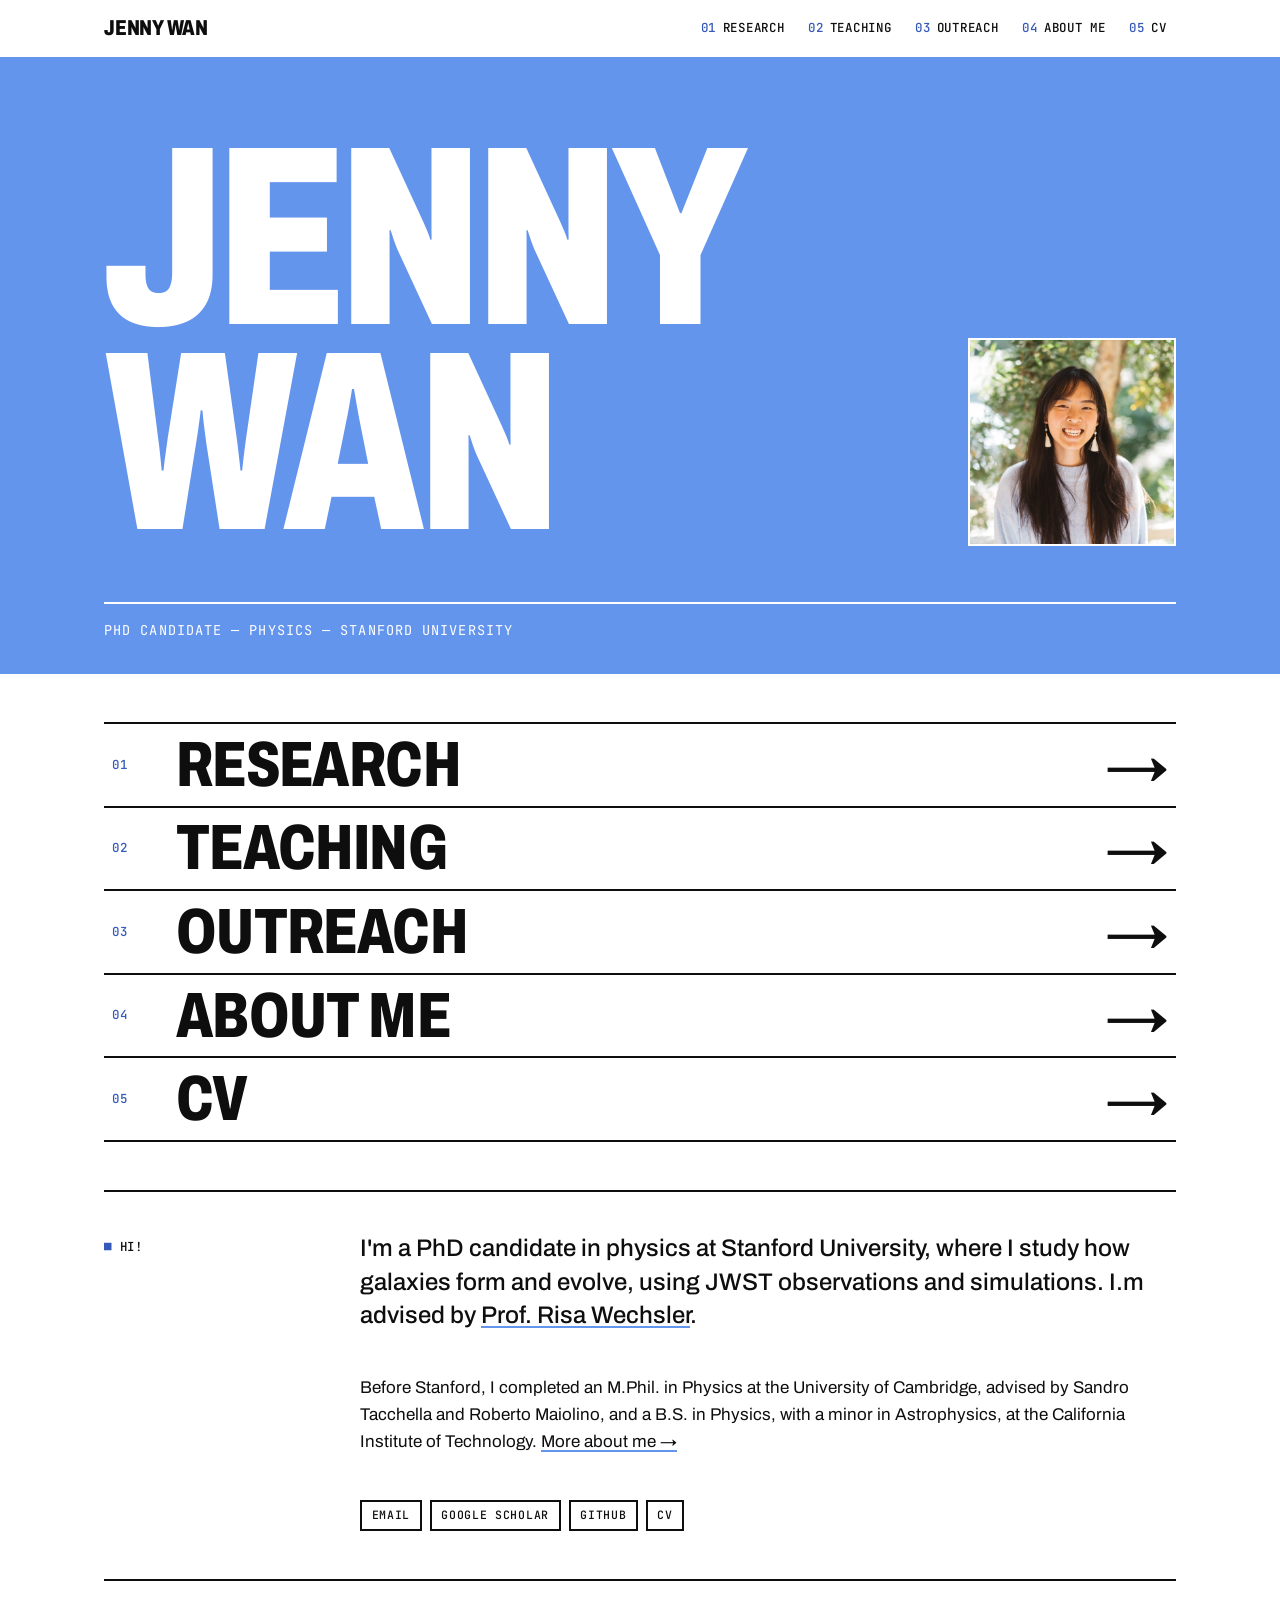
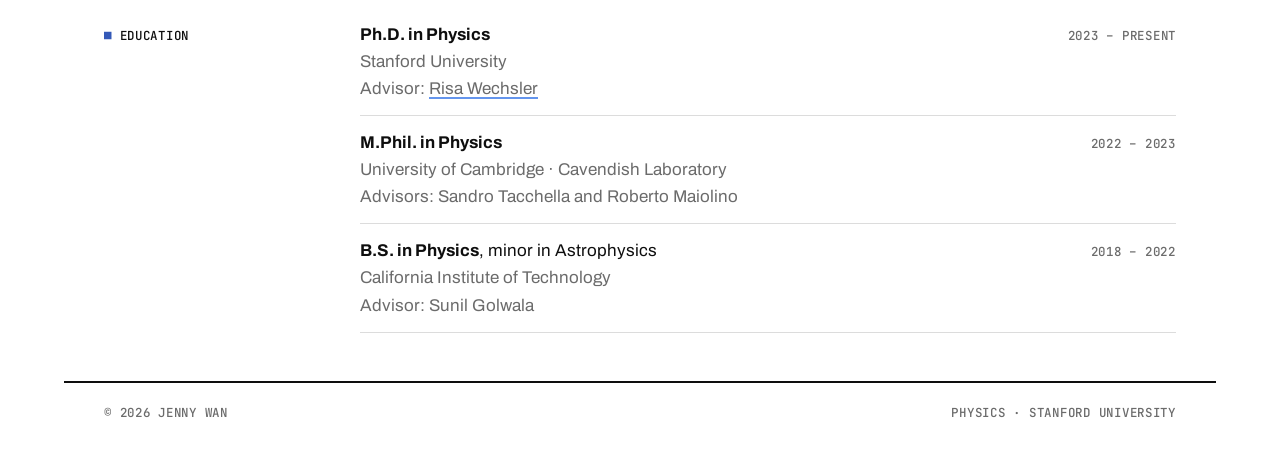
==== index.html @ 31c74c3a "Initial site" ====
<!doctype html>
<html lang="en">
<head>
  <meta charset="utf-8">
  <meta name="viewport" content="width=device-width, initial-scale=1">
  <title>Jenny Wan · Physics, Stanford</title>
  <meta name="description" content="Jenny Wan — PhD candidate in Physics at Stanford University.">
  <link rel="preconnect" href="https://fonts.googleapis.com">
  <link rel="preconnect" href="https://fonts.gstatic.com" crossorigin>
  <link href="https://fonts.googleapis.com/css2?family=Archivo:wdth,wght@62..125,100..900&family=JetBrains+Mono:wght@400;500&display=swap" rel="stylesheet">
  <link rel="stylesheet" href="style.css">
</head>
<body class="home">
  <header class="site-header">
    <nav class="wrap nav">
      <a class="nav-name" href="index.html">Jenny Wan</a>
      <ul>
        <li><a href="research.html"><span class="num">01</span>Research</a></li>
        <li><a href="teaching.html"><span class="num">02</span>Teaching</a></li>
        <li><a href="outreach.html"><span class="num">03</span>Outreach</a></li>
        <li><a href="about.html"><span class="num">04</span>About Me</a></li>
        <li><a href="cv.html"><span class="num">05</span>CV</a></li>
      </ul>
    </nav>
  </header>

  <div class="hero">
    <div class="wrap">
      <h1 class="hero-name">Jenny<br>Wan</h1>
      <img class="hero-photo" src="assets/profile.jpg" alt="Portrait of Jenny Wan" width="208" height="208">
      <p class="hero-sub">PhD Candidate — Physics — Stanford University</p>
    </div>
  </div>

  <main class="wrap">
    <nav class="index" aria-label="Sections">
      <a href="research.html"><span class="num">01</span><span>Research</span><span class="arrow">→</span></a>
      <a href="teaching.html"><span class="num">02</span><span>Teaching</span><span class="arrow">→</span></a>
      <a href="outreach.html"><span class="num">03</span><span>Outreach</span><span class="arrow">→</span></a>
      <a href="about.html"><span class="num">04</span><span>About Me</span><span class="arrow">→</span></a>
      <a href="cv.html"><span class="num">05</span><span>CV</span><span class="arrow">→</span></a>
    </nav>

    <section style="margin-top:3rem">
      <h2>Hi!</h2>
      <p class="lede">
        I'm a PhD candidate in physics at Stanford University, where I study how galaxies form and evolve, using JWST observations and
        simulations. I.m advised by <a href="https://www.risawechsler.com/">Prof. Risa Wechsler</a>.
      </p>
      <p>
        Before Stanford, I completed an M.Phil. in Physics at the University of Cambridge,
        advised by Sandro Tacchella and Roberto Maiolino, and a B.S. in Physics, with a
        minor in Astrophysics, at the California Institute of Technology. <a href="about.html">More about me →</a>
      </p>
      <ul class="links">
        <li><a href="mailto:jennywan@stanford.edu">Email</a></li>
        <li><a href="https://scholar.google.com/">Google Scholar</a></li>
        <li><a href="https://github.com/">GitHub</a></li>
        <li><a href="cv.html">CV</a></li>
      </ul>
    </section>

    <section>
      <h2>Education</h2>
      <ul class="entries">
        <li>
          <div><strong>Ph.D. in Physics</strong><br><span class="muted">Stanford University</span><br><span class="muted">Advisor: <a href="https://www.risawechsler.com/">Risa Wechsler</a></span></div>
          <time>2023 – present</time>
        </li>
        <li>
          <div><strong>M.Phil. in Physics</strong><br><span class="muted">University of Cambridge · Cavendish Laboratory</span><br><span class="muted">Advisors: Sandro Tacchella and Roberto Maiolino</span></div>
          <time>2022 – 2023</time>
        </li>
        <li>
          <div><strong>B.S. in Physics</strong>, minor in Astrophysics<br><span class="muted">California Institute of Technology</span><br><span class="muted">Advisor: Sunil Golwala</span></div>
          <time>2018 – 2022</time>
        </li>
      </ul>
    </section>
  </main>

  <footer class="wrap site-footer">
    <p>© <span class="year">2026</span> Jenny Wan</p>
    <p>Physics · Stanford University</p>
  </footer>
  <script>document.querySelectorAll('.year').forEach(e => e.textContent = new Date().getFullYear());</script>
</body>
</html>
---- style.css ----
/* ============================================================
   Colors & fonts — change these to restyle the whole site
   ============================================================ */
:root {
  --bg: #ffffff;
  --text: #0e0e0e;
  --muted: #6b6b6b;
  --rule: #0e0e0e;        /* thick black lines */
  --hair: #dcdcdc;        /* thin grey lines */
  --accent: #6495ed;      /* cornflower: the big color block and hover fills */
  --accent-ink: #3459b8;  /* deeper cornflower for small text on white (readable) */
  --on-accent: #0e0e0e;   /* text on cornflower (black reads better than white) */
  --accent-block: var(--accent); /* background of the name block */
  --on-block: #ffffff;    /* text on the name block */
  --display: "Archivo", "Helvetica Neue", Arial, sans-serif;
  --sans: "Archivo", "Helvetica Neue", Arial, sans-serif;
  --mono: "JetBrains Mono", ui-monospace, Menlo, monospace;
  color-scheme: light;
}

@media (prefers-color-scheme: dark) {
  :root {
    --bg: #0e0e0e;
    --text: #f2f2ee;
    --muted: #9a9a9a;
    --rule: #f2f2ee;
    --hair: #2e2e2e;
    --accent: #7ba4f2;
    --accent-ink: #8fb2f5;
    --on-accent: #0e0e0e;
    color-scheme: dark;
  }
}

/* ============================================================
   Base
   ============================================================ */
* { box-sizing: border-box; }
html { scroll-behavior: smooth; scroll-padding-top: 5rem; }
body {
  margin: 0;
  background: var(--bg);
  color: var(--text);
  font: 17px/1.6 var(--sans);
  -webkit-font-smoothing: antialiased;
}
img { max-width: 100%; height: auto; display: block; }
a {
  color: inherit;
  text-decoration: underline;
  text-decoration-color: var(--accent);
  text-decoration-thickness: 2px;
  text-underline-offset: 3px;
}
a:hover { color: var(--accent-ink); }

.wrap { max-width: 72rem; margin: 0 auto; padding-inline: clamp(1rem, 4vw, 2.5rem); }

h1, h2, h3 { font-family: var(--display); margin: 0; }
h3 { font-size: 1.15rem; font-weight: 700; line-height: 1.3; }

.muted { color: var(--muted); }

/* Small mono label style, reused for dates, numbers, section labels */
.num, time, .kicker, .note, .project-meta, .site-footer,
main section > h2 {
  font-family: var(--mono);
  font-size: .78rem;
  font-weight: 500;
  letter-spacing: .06em;
  text-transform: uppercase;
}

/* ============================================================
   Header / navigation
   ============================================================ */
.site-header {
  position: sticky; top: 0; z-index: 10;
  background: var(--bg);
  border-bottom: 2px solid var(--rule);
}
/* Home page: no line between the header and the cornflower block */
.home .site-header { border-bottom: 0; }

.nav { display: flex; align-items: center; justify-content: space-between; gap: .75rem 1.5rem; flex-wrap: wrap; padding-block: .8rem; }
.nav-name {
  font-family: var(--display); font-weight: 800; font-stretch: 75%;
  font-size: 1.35rem; text-transform: uppercase; letter-spacing: -.01em;
  text-decoration: none; line-height: 1;
}
.nav ul { list-style: none; display: flex; flex-wrap: wrap; gap: .25rem; margin: 0; padding: 0; }
.nav ul a {
  display: inline-flex; gap: .4rem; padding: .35rem .6rem;
  font-family: var(--mono); font-size: .78rem; font-weight: 500;
  letter-spacing: .06em; text-transform: uppercase; text-decoration: none;
}
.nav ul a .num { color: var(--accent-ink); }
.nav ul a:hover { background: var(--accent); color: var(--on-accent); }
.nav ul a:hover .num { color: var(--on-accent); }
.nav ul a.active { background: var(--text); color: var(--bg); }

/* ============================================================
   Home: hero block + index
   ============================================================ */
.hero { background: var(--accent-block); color: var(--on-block); }
.hero .wrap {
  display: grid; grid-template-columns: 1fr auto; align-items: end; gap: 2rem;
  padding-block: clamp(2.5rem, 7vw, 5rem) 2rem;
}
.hero-name {
  font-weight: 800; font-stretch: 70%;
  font-size: clamp(5rem, 21vw, 16rem);
  line-height: .8; letter-spacing: -.03em; text-transform: uppercase;
}
.hero-sub {
  grid-column: 1 / -1; margin: 1.5rem 0 0; padding-top: 1rem;
  border-top: 2px solid var(--on-block);
  font-family: var(--mono); font-size: .85rem; letter-spacing: .08em; text-transform: uppercase;
}
.hero-photo {
  width: clamp(8rem, 18vw, 13rem); aspect-ratio: 1; object-fit: cover;
  border: 2px solid var(--on-block);
}

.index { margin-top: 3rem; border-top: 2px solid var(--rule); }
.index a {
  display: grid; grid-template-columns: 4rem 1fr auto; align-items: center;
  padding: .55rem .5rem; border-bottom: 2px solid var(--rule);
  font-family: var(--display); font-weight: 800; font-stretch: 75%;
  font-size: clamp(2rem, 6vw, 4rem); line-height: 1; text-transform: uppercase;
  text-decoration: none; letter-spacing: -.01em;
}
.index .num { color: var(--accent-ink); }
.index .arrow { font-weight: 400; transition: transform .2s; }
.index a:hover { background: var(--accent); color: var(--on-accent); }
.index a:hover .num { color: var(--on-accent); }
.index a:hover .arrow { transform: translateX(.3em); }

.lede { font-size: clamp(1.2rem, 2.2vw, 1.5rem); line-height: 1.4; font-weight: 500; margin-top: 0; }

/* ============================================================
   Inner page title
   ============================================================ */
.page-intro { padding-block: clamp(2.5rem, 6vw, 4.5rem) 2.5rem; }
.kicker { color: var(--accent-ink); margin: 0 0 .5rem; }
.page-intro h1 {
  font-weight: 800; font-stretch: 70%;
  font-size: clamp(3.5rem, 13vw, 10rem);
  line-height: .85; letter-spacing: -.03em; text-transform: uppercase;
}
.page-intro p:not(.kicker) { max-width: 40rem; font-size: 1.15rem; }
.page-intro h1 + p { margin-top: 2rem; }

/* ============================================================
   Sections: label in the left column, content on the right
   ============================================================ */
main section:not(.page-intro) {
  display: grid; grid-template-columns: 13rem minmax(0, 1fr); column-gap: 3rem;
  padding-block: 2.5rem 3rem; border-top: 2px solid var(--rule);
}
main section:not(.page-intro) > * { grid-column: 2; }
main section > h2 {
  grid-column: 1 !important; grid-row: 1 / span 20; align-self: start;
  margin: 0; padding-top: .3rem;
}
main section > h2::before { content: "■ "; color: var(--accent-ink); }

/* Dated lists (education, teaching, talks…) and news */
.entries, .news { list-style: none; padding: 0; margin: 0; }
.entries li, .news li {
  display: flex; justify-content: space-between; align-items: baseline; gap: 1.5rem;
  padding-block: .8rem; border-bottom: 1px solid var(--hair);
}
.entries li:first-child, .news li:first-child { padding-top: 0; }
.news li { justify-content: flex-start; }
.news time { min-width: 7rem; }
time { color: var(--muted); white-space: nowrap; }

/* Publications */
.note { color: var(--muted); margin: 0 0 1.25rem; }
.pubs { list-style: none; padding: 0; margin: 0; counter-reset: pub; }
.pub {
  counter-increment: pub;
  display: grid; grid-template-columns: 3rem 150px 1fr; gap: 1.25rem;
  padding-block: 1.25rem; border-bottom: 1px solid var(--hair);
}
.pub:first-child { padding-top: 0; }
.pub::before {
  content: counter(pub, decimal-leading-zero);
  font-family: var(--display); font-weight: 800; font-stretch: 75%;
  font-size: 2rem; line-height: 1; color: var(--accent-ink);
}
.pub-thumb { width: 150px; height: 105px; object-fit: cover; border: 2px solid var(--rule); filter: grayscale(1); }
.pub:hover .pub-thumb { filter: none; }
.pub p { margin: .2rem 0; }
.pub-title { font-size: 1.2rem; }
.pub-authors { font-size: .95rem; }
.me { font-weight: 700; background: linear-gradient(transparent 60%, color-mix(in srgb, var(--accent) 25%, transparent) 60%); }
.pub-venue { color: var(--muted); font-size: .95rem; }
.pub-links { display: flex; flex-wrap: wrap; gap: .5rem; margin-top: .6rem !important; }
.pub-links a, .links a {
  display: inline-block; padding: .25rem .6rem; border: 2px solid var(--rule);
  font-family: var(--mono); font-size: .72rem; font-weight: 500;
  letter-spacing: .06em; text-transform: uppercase; text-decoration: none;
}
.pub-links a:hover, .links a:hover { background: var(--accent); border-color: var(--accent); color: var(--on-accent); }

/* Link row on home */
.links { list-style: none; padding: 0; margin: 1.75rem 0 0; display: flex; flex-wrap: wrap; gap: .5rem; }

/* Cards (projects, outreach, hobbies) */
.projects { display: grid; grid-template-columns: repeat(auto-fit, minmax(16rem, 1fr)); gap: 0; border: 2px solid var(--rule); }
.project {
  display: block; padding: 1.4rem 1.5rem 1.6rem; text-decoration: none;
  border-right: 2px solid var(--rule); margin-right: -2px;
  border-bottom: 2px solid var(--rule); margin-bottom: -2px;
}
.project h3 { font-stretch: 75%; font-weight: 800; font-size: 1.5rem; text-transform: uppercase; line-height: 1.05; }
.project p { color: var(--muted); font-size: .95rem; margin: .6rem 0 0; }
.project:hover { background: var(--accent); color: var(--on-accent); }
.project:hover p { color: var(--on-accent); }

.plain { list-style: none; padding: 0; margin: 0; counter-reset: fact; }
.plain li { counter-increment: fact; padding-block: .6rem; border-bottom: 1px solid var(--hair); }
.plain li:first-child { padding-top: 0; }
.plain li::before { content: counter(fact, decimal-leading-zero) "  "; font-family: var(--mono); font-size: .78rem; color: var(--accent-ink); }

/* Button (CV download) */
.button {
  display: inline-block; padding: .8rem 1.3rem; background: var(--accent); color: var(--on-accent);
  font-family: var(--mono); font-size: .82rem; font-weight: 500; letter-spacing: .06em;
  text-transform: uppercase; text-decoration: none;
}
.button:hover { background: var(--text); color: var(--bg); }

/* Photo gallery (About Me) */
.gallery { display: grid; grid-template-columns: repeat(auto-fill, minmax(14rem, 1fr)); gap: 1rem; }
.gallery figure { margin: 0; }
.gallery img { width: 100%; aspect-ratio: 4 / 3; object-fit: cover; border: 2px solid var(--rule); filter: grayscale(1); transition: filter .2s; }
.gallery img:hover { filter: none; }
.gallery figcaption { font-family: var(--mono); font-size: .72rem; text-transform: uppercase; letter-spacing: .06em; color: var(--muted); margin-top: .5rem; }

/* Footer */
.site-footer {
  display: flex; justify-content: space-between; flex-wrap: wrap; gap: .5rem;
  border-top: 2px solid var(--rule); padding-block: 1.25rem 3rem; color: var(--muted);
}
.site-footer p { margin: 0; }

/* ============================================================
   Mobile
   ============================================================ */
@media (max-width: 720px) {
  body { font-size: 16px; }
  .hero .wrap { grid-template-columns: 1fr; }
  .hero-photo { grid-row: 1; width: 7rem; }
  main section:not(.page-intro) { grid-template-columns: 1fr; padding-block: 2rem; }
  main section > h2 { grid-row: auto; margin-bottom: 1.25rem; }
  .index a { grid-template-columns: 2.75rem 1fr auto; }
  .pub { grid-template-columns: 2.5rem 1fr; }
  .pub-thumb { display: none; }
  .entries li { flex-direction: column; gap: .2rem; }
  .news li { flex-direction: column; gap: .2rem; }
}

/* Publications without thumbnails; "First author" / "Contributing author" labels */
.pub { grid-template-columns: 3rem 1fr; }
.sublabel {
  font-family: var(--mono); font-size: .78rem; font-weight: 500; letter-spacing: .06em;
  text-transform: uppercase; color: var(--muted); margin: 0 0 1rem;
}
.pubs + .sublabel { margin-top: 2.5rem; }
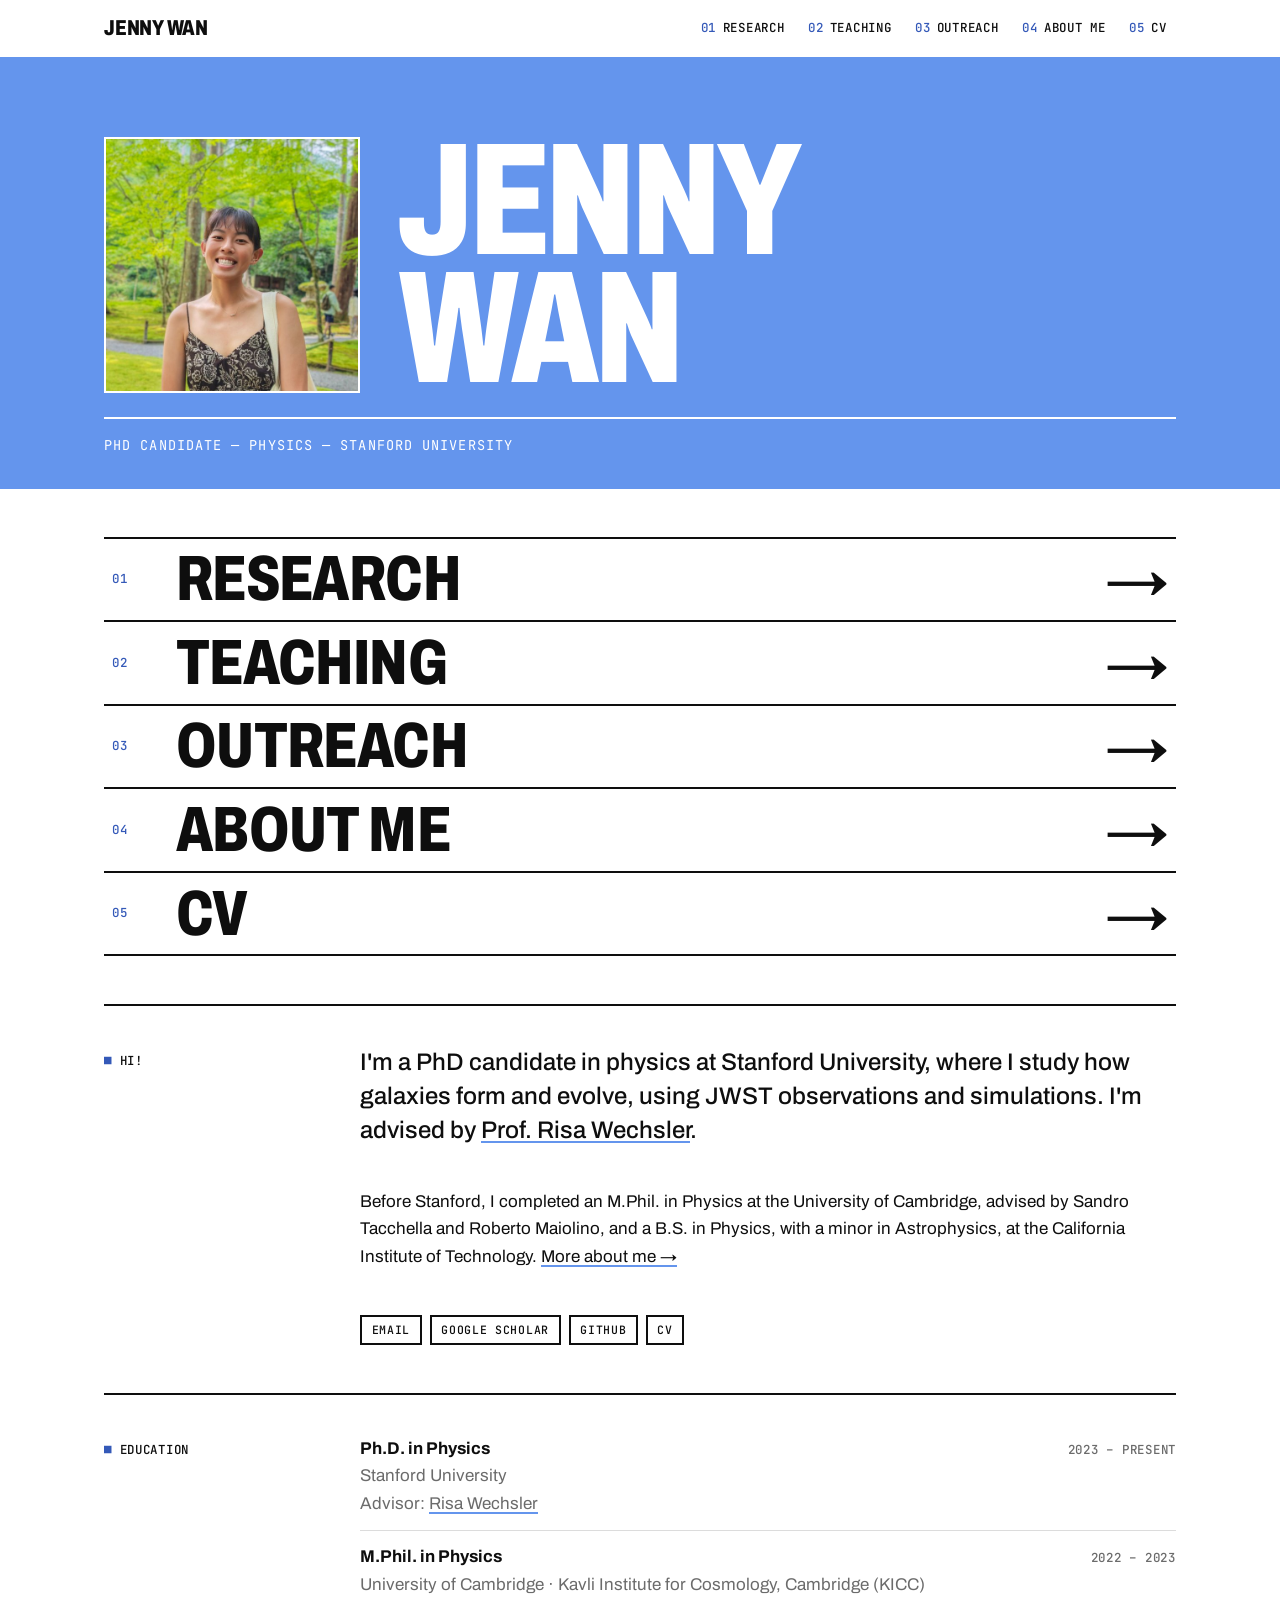
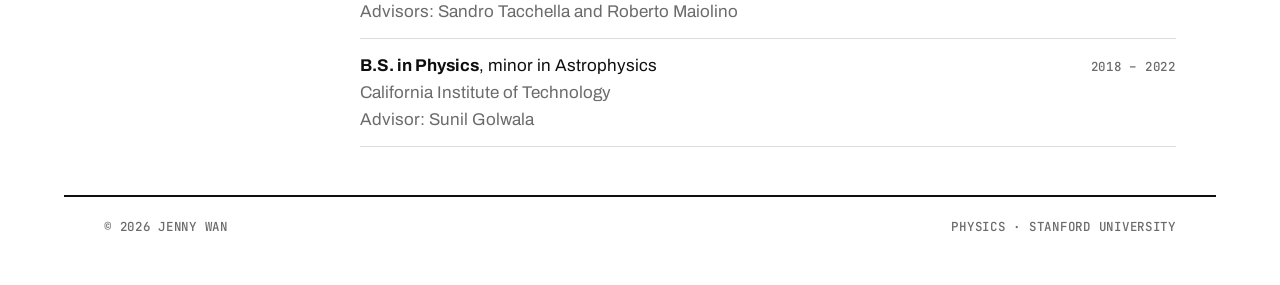
==== commit 5688b92a: "Minor changes, typo fix" ====
--- a/index.html
+++ b/index.html
@@ -45,7 +45,7 @@
       <h2>Hi!</h2>
       <p class="lede">
         I'm a PhD candidate in physics at Stanford University, where I study how galaxies form and evolve, using JWST observations and
-        simulations. I.m advised by <a href="https://www.risawechsler.com/">Prof. Risa Wechsler</a>.
+        simulations. I'm advised by <a href="https://www.risawechsler.com/">Prof. Risa Wechsler</a>.
       </p>
       <p>
         Before Stanford, I completed an M.Phil. in Physics at the University of Cambridge,
@@ -68,7 +68,7 @@
           <time>2023 – present</time>
         </li>
         <li>
-          <div><strong>M.Phil. in Physics</strong><br><span class="muted">University of Cambridge · Cavendish Laboratory</span><br><span class="muted">Advisors: Sandro Tacchella and Roberto Maiolino</span></div>
+          <div><strong>M.Phil. in Physics</strong><br><span class="muted">University of Cambridge · Kavli Institute for Cosmology, Cambridge (KICC)</span><br><span class="muted">Advisors: Sandro Tacchella and Roberto Maiolino</span></div>
           <time>2022 – 2023</time>
         </li>
         <li>
--- a/style.css
+++ b/style.css
@@ -104,12 +104,14 @@
    ============================================================ */
 .hero { background: var(--accent-block); color: var(--on-block); }
 .hero .wrap {
-  display: grid; grid-template-columns: 1fr auto; align-items: end; gap: 2rem;
+  --name-size: clamp(2.75rem, calc(14vw - 1rem), 10rem);
+  display: grid; grid-template-columns: auto 1fr; align-items: center; column-gap: clamp(1rem, 3vw, 2.5rem);
   padding-block: clamp(2.5rem, 7vw, 5rem) 2rem;
 }
 .hero-name {
+  grid-column: 2; grid-row: 1;
   font-weight: 800; font-stretch: 70%;
-  font-size: clamp(5rem, 21vw, 16rem);
+  font-size: var(--name-size);
   line-height: .8; letter-spacing: -.03em; text-transform: uppercase;
 }
 .hero-sub {
@@ -118,7 +120,8 @@
   font-family: var(--mono); font-size: .85rem; letter-spacing: .08em; text-transform: uppercase;
 }
 .hero-photo {
-  width: clamp(8rem, 18vw, 13rem); aspect-ratio: 1; object-fit: cover;
+  grid-column: 1; grid-row: 1;
+  height: calc(var(--name-size) * 1.6); width: auto; aspect-ratio: 1; object-fit: cover;
   border: 2px solid var(--on-block);
 }
 
@@ -209,11 +212,10 @@
 .links { list-style: none; padding: 0; margin: 1.75rem 0 0; display: flex; flex-wrap: wrap; gap: .5rem; }
 
 /* Cards (projects, outreach, hobbies) */
-.projects { display: grid; grid-template-columns: repeat(auto-fit, minmax(16rem, 1fr)); gap: 0; border: 2px solid var(--rule); }
+.projects { display: grid; grid-template-columns: repeat(auto-fit, minmax(16rem, 1fr)); gap: 1rem; }
 .project {
   display: block; padding: 1.4rem 1.5rem 1.6rem; text-decoration: none;
-  border-right: 2px solid var(--rule); margin-right: -2px;
-  border-bottom: 2px solid var(--rule); margin-bottom: -2px;
+  border: 2px solid var(--rule);
 }
 .project h3 { font-stretch: 75%; font-weight: 800; font-size: 1.5rem; text-transform: uppercase; line-height: 1.05; }
 .project p { color: var(--muted); font-size: .95rem; margin: .6rem 0 0; }
@@ -252,10 +254,9 @@
    ============================================================ */
 @media (max-width: 720px) {
   body { font-size: 16px; }
-  .hero .wrap { grid-template-columns: 1fr; }
-  .hero-photo { grid-row: 1; width: 7rem; }
   main section:not(.page-intro) { grid-template-columns: 1fr; padding-block: 2rem; }
   main section > h2 { grid-row: auto; margin-bottom: 1.25rem; }
+  main section:not(.page-intro) > * { grid-column: 1 !important; }
   .index a { grid-template-columns: 2.75rem 1fr auto; }
   .pub { grid-template-columns: 2.5rem 1fr; }
   .pub-thumb { display: none; }
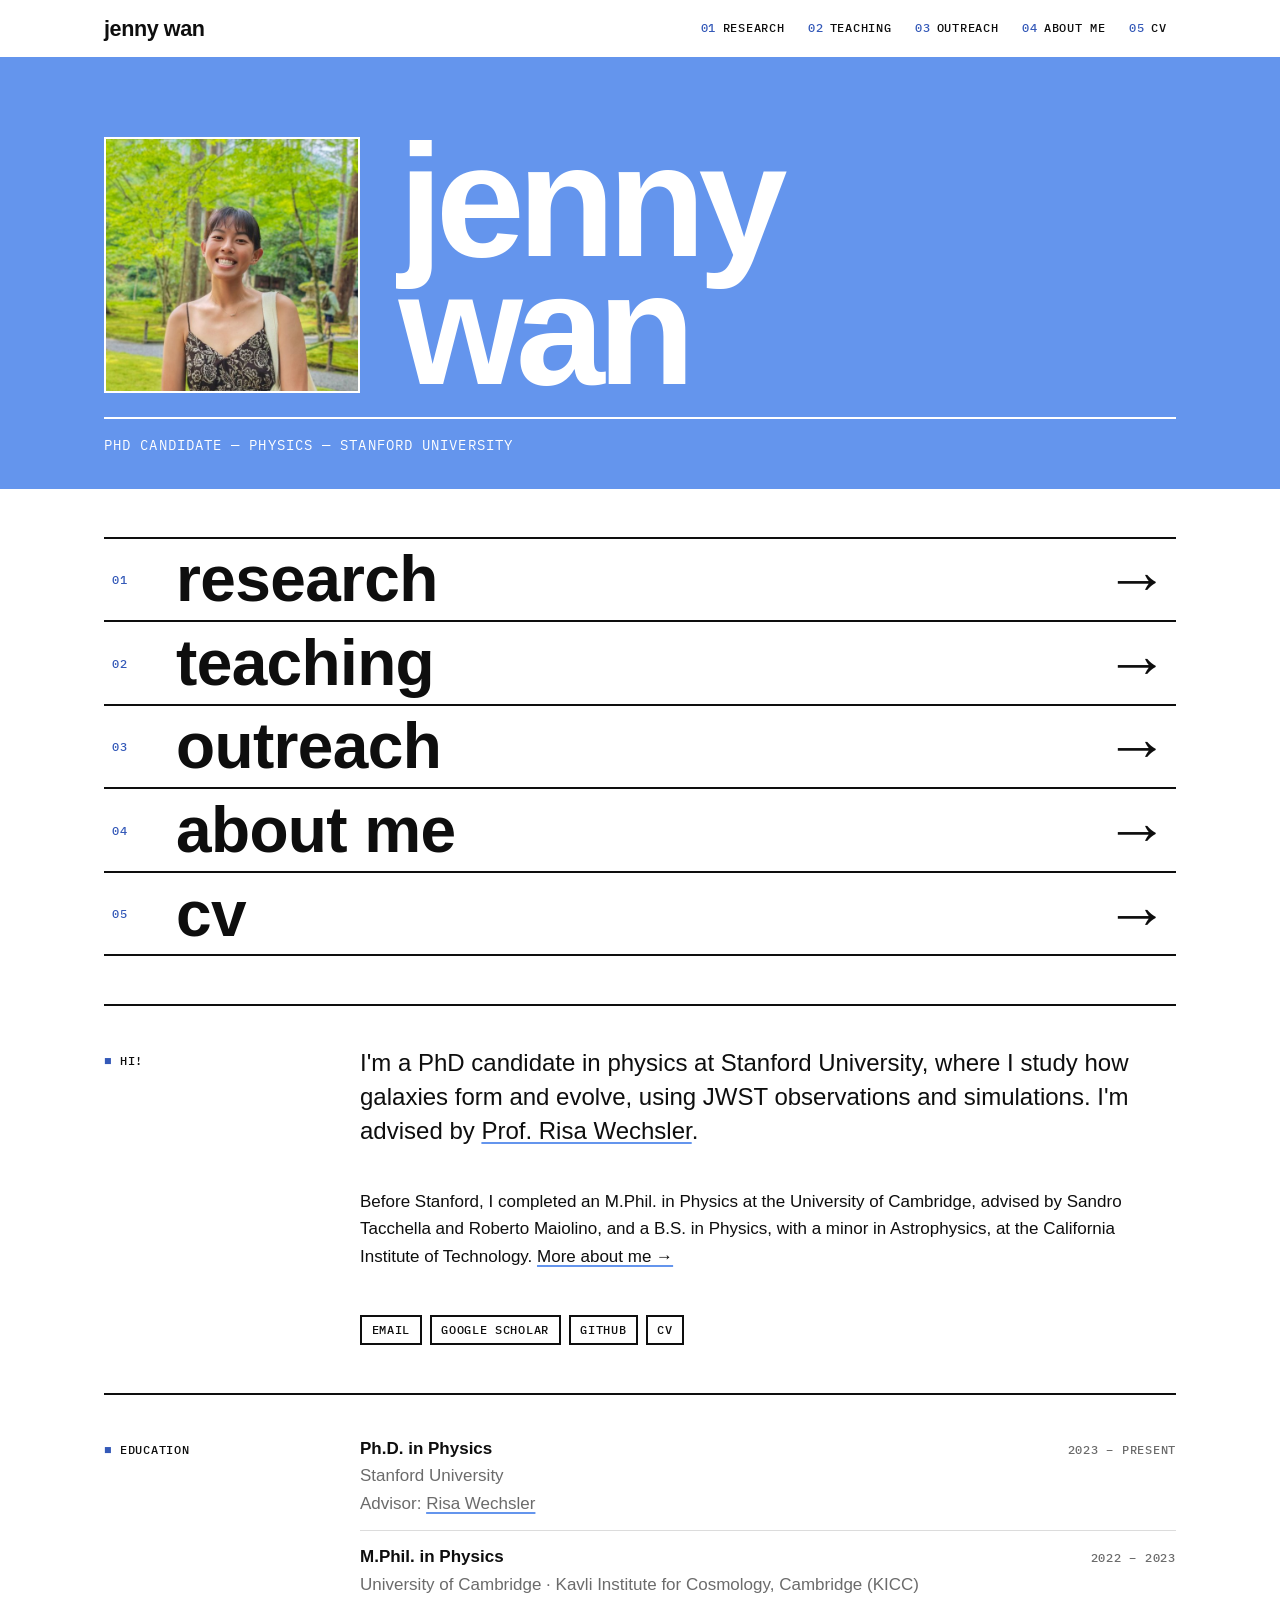
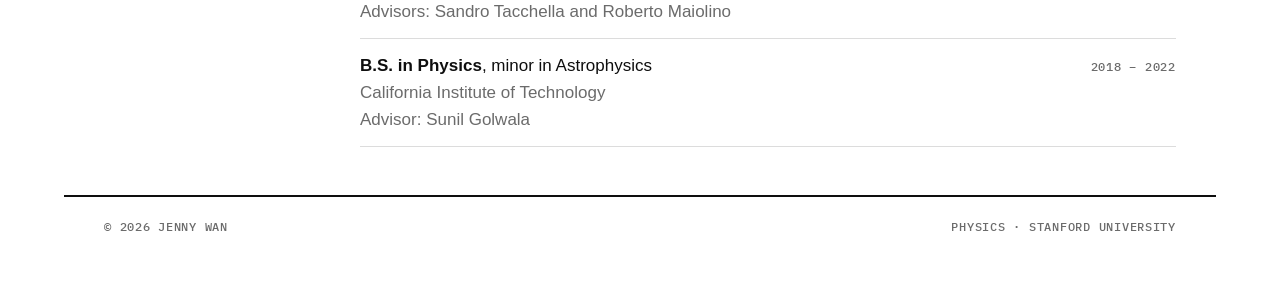
==== commit d658bb96: "Minor changes" ====
--- a/index.html
+++ b/index.html
@@ -7,8 +7,8 @@
   <meta name="description" content="Jenny Wan — PhD candidate in Physics at Stanford University.">
   <link rel="preconnect" href="https://fonts.googleapis.com">
   <link rel="preconnect" href="https://fonts.gstatic.com" crossorigin>
-  <link href="https://fonts.googleapis.com/css2?family=Archivo:wdth,wght@62..125,100..900&family=JetBrains+Mono:wght@400;500&display=swap" rel="stylesheet">
-  <link rel="stylesheet" href="style.css">
+  <link href="https://fonts.googleapis.com/css2?family=IBM+Plex+Mono:wght@400;500&display=swap" rel="stylesheet">
+  <link rel="stylesheet" href="style.css?v=4">
 </head>
 <body class="home">
   <header class="site-header">
--- a/style.css
+++ b/style.css
@@ -12,9 +12,9 @@
   --on-accent: #0e0e0e;   /* text on cornflower (black reads better than white) */
   --accent-block: var(--accent); /* background of the name block */
   --on-block: #ffffff;    /* text on the name block */
-  --display: "Archivo", "Helvetica Neue", Arial, sans-serif;
-  --sans: "Archivo", "Helvetica Neue", Arial, sans-serif;
-  --mono: "JetBrains Mono", ui-monospace, Menlo, monospace;
+  --display: "Helvetica Neue", Helvetica, Arial, sans-serif;
+  --sans: "Helvetica Neue", Helvetica, Arial, sans-serif;
+  --mono: "IBM Plex Mono", ui-monospace, Menlo, monospace;
   color-scheme: light;
 }
 
@@ -84,8 +84,8 @@
 
 .nav { display: flex; align-items: center; justify-content: space-between; gap: .75rem 1.5rem; flex-wrap: wrap; padding-block: .8rem; }
 .nav-name {
-  font-family: var(--display); font-weight: 800; font-stretch: 75%;
-  font-size: 1.35rem; text-transform: uppercase; letter-spacing: -.01em;
+  font-family: var(--display); font-weight: 700; font-stretch: normal;
+  font-size: 1.35rem; text-transform: lowercase; letter-spacing: -.02em;
   text-decoration: none; line-height: 1;
 }
 .nav ul { list-style: none; display: flex; flex-wrap: wrap; gap: .25rem; margin: 0; padding: 0; }
@@ -110,9 +110,9 @@
 }
 .hero-name {
   grid-column: 2; grid-row: 1;
-  font-weight: 800; font-stretch: 70%;
+  font-weight: 700; font-stretch: normal;
   font-size: var(--name-size);
-  line-height: .8; letter-spacing: -.03em; text-transform: uppercase;
+  line-height: .8; letter-spacing: -.045em; text-transform: lowercase;
 }
 .hero-sub {
   grid-column: 1 / -1; margin: 1.5rem 0 0; padding-top: 1rem;
@@ -129,8 +129,8 @@
 .index a {
   display: grid; grid-template-columns: 4rem 1fr auto; align-items: center;
   padding: .55rem .5rem; border-bottom: 2px solid var(--rule);
-  font-family: var(--display); font-weight: 800; font-stretch: 75%;
-  font-size: clamp(2rem, 6vw, 4rem); line-height: 1; text-transform: uppercase;
+  font-family: var(--display); font-weight: 700; font-stretch: normal;
+  font-size: clamp(2rem, 6vw, 4rem); line-height: 1; text-transform: lowercase;
   text-decoration: none; letter-spacing: -.01em;
 }
 .index .num { color: var(--accent-ink); }
@@ -147,9 +147,9 @@
 .page-intro { padding-block: clamp(2.5rem, 6vw, 4.5rem) 2.5rem; }
 .kicker { color: var(--accent-ink); margin: 0 0 .5rem; }
 .page-intro h1 {
-  font-weight: 800; font-stretch: 70%;
+  font-weight: 700; font-stretch: normal;
   font-size: clamp(3.5rem, 13vw, 10rem);
-  line-height: .85; letter-spacing: -.03em; text-transform: uppercase;
+  line-height: .85; letter-spacing: -.045em; text-transform: lowercase;
 }
 .page-intro p:not(.kicker) { max-width: 40rem; font-size: 1.15rem; }
 .page-intro h1 + p { margin-top: 2rem; }
@@ -190,7 +190,7 @@
 .pub:first-child { padding-top: 0; }
 .pub::before {
   content: counter(pub, decimal-leading-zero);
-  font-family: var(--display); font-weight: 800; font-stretch: 75%;
+  font-family: var(--display); font-weight: 700; font-stretch: normal;
   font-size: 2rem; line-height: 1; color: var(--accent-ink);
 }
 .pub-thumb { width: 150px; height: 105px; object-fit: cover; border: 2px solid var(--rule); filter: grayscale(1); }
@@ -217,7 +217,7 @@
   display: block; padding: 1.4rem 1.5rem 1.6rem; text-decoration: none;
   border: 2px solid var(--rule);
 }
-.project h3 { font-stretch: 75%; font-weight: 800; font-size: 1.5rem; text-transform: uppercase; line-height: 1.05; }
+.project h3 { font-weight: 700; font-size: 1.5rem; text-transform: lowercase; line-height: 1.05; }
 .project p { color: var(--muted); font-size: .95rem; margin: .6rem 0 0; }
 .project:hover { background: var(--accent); color: var(--on-accent); }
 .project:hover p { color: var(--on-accent); }
